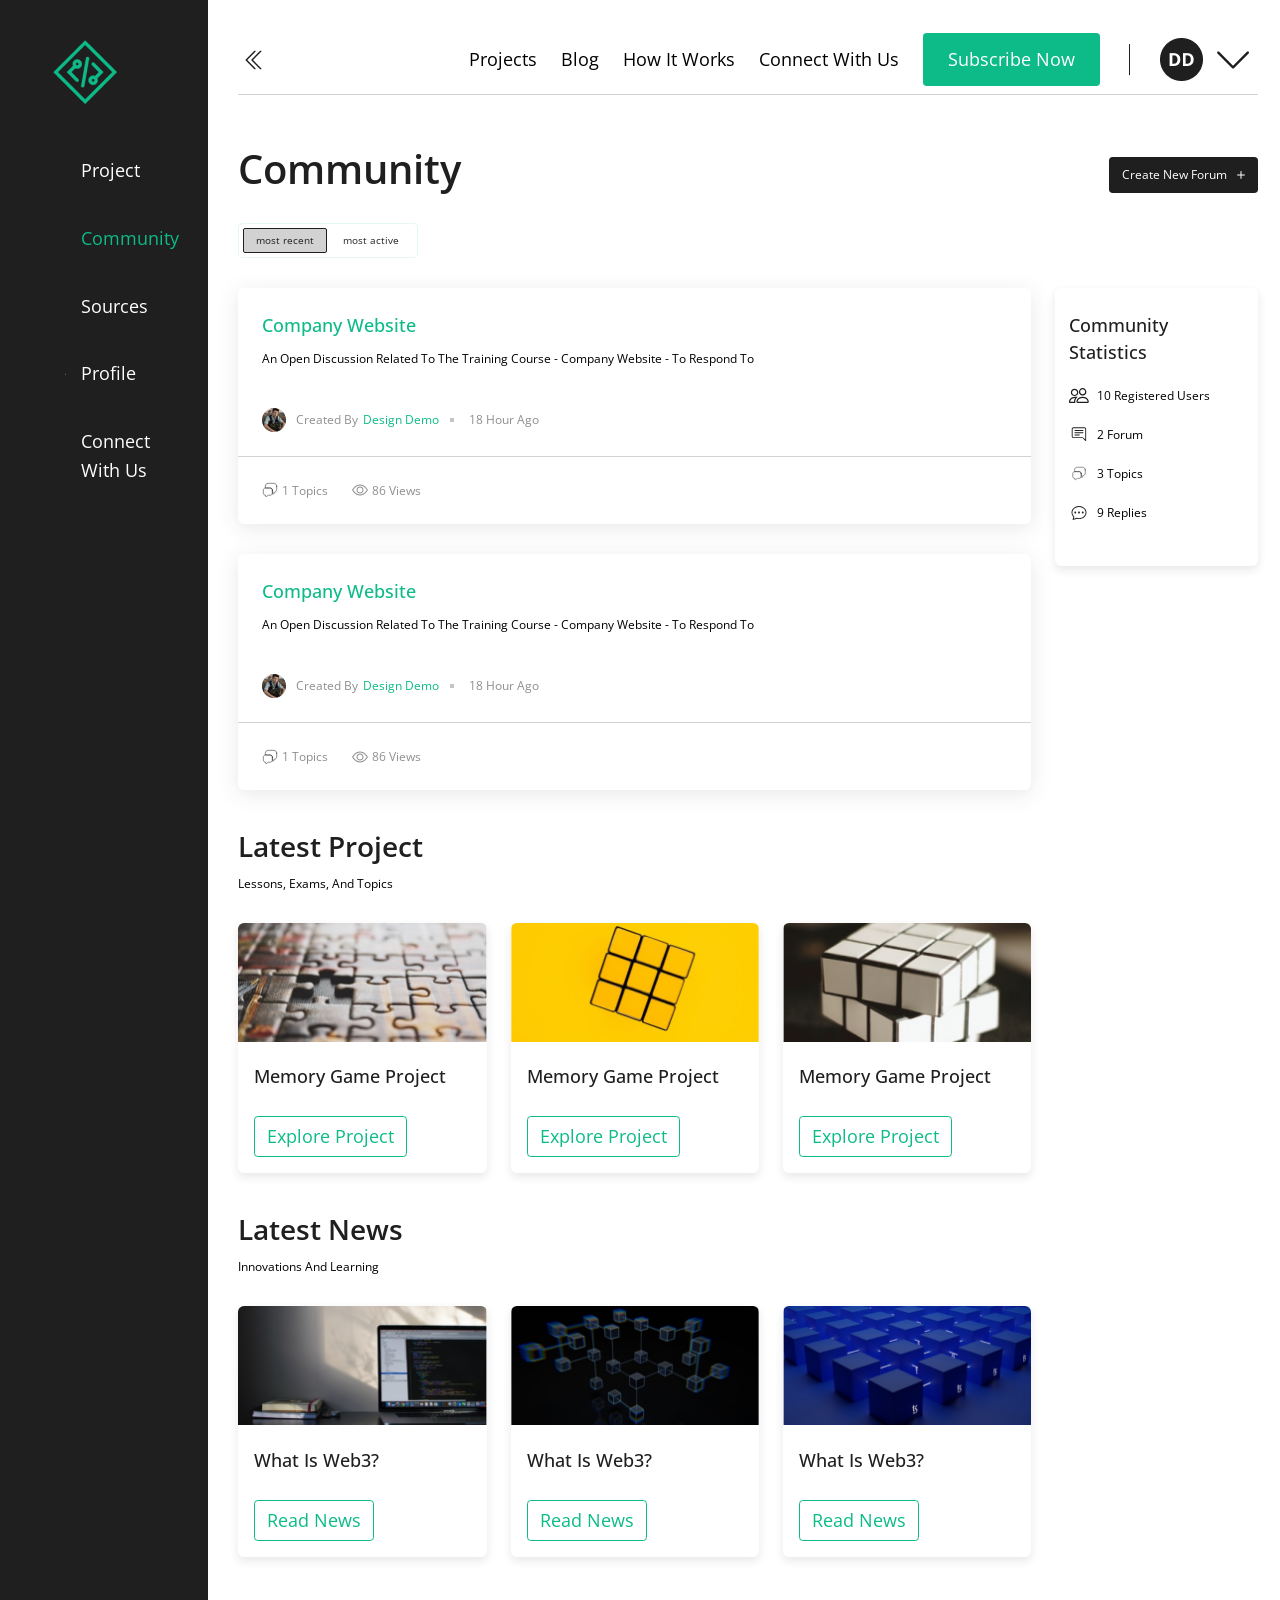
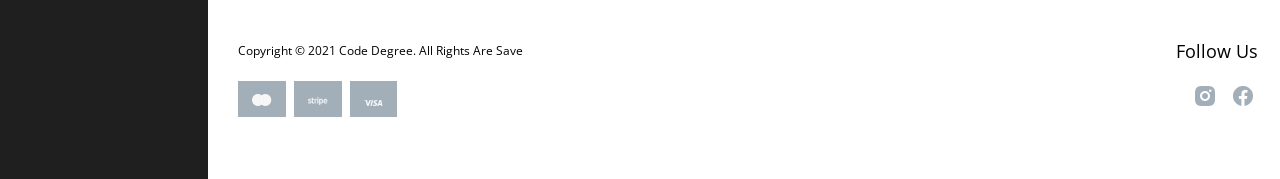
==== src/index.html @ 1b1b6626 "first commit" ====
<!DOCTYPE html>
<html lang="en">
	<head>
		<meta charset="UTF-8" />
		<meta http-equiv="X-UA-Compatible" content="IE=edge" />
		<meta name="viewport" content="width=device-width, initial-scale=1.0" />
		<title>codedegree</title>
		<link
			href="https://fonts.googleapis.com/css2?family=Open+Sans:wght@300;400;500;600;700;800&display=swap"
			rel="stylesheet"
		/>

		<link
			href="https://cdn.jsdelivr.net/npm/bootstrap@5.1.3/dist/css/bootstrap.min.css"
			rel="stylesheet"
			integrity="sha384-1BmE4kWBq78iYhFldvKuhfTAU6auU8tT94WrHftjDbrCEXSU1oBoqyl2QvZ6jIW3"
			crossorigin="anonymous"
		/>
		<link rel="stylesheet" href="css/style.css" />
	</head>
	<body class="community">
		<main class="main">
			<div class="row">
				<div class="col-2 sidebar">
					<div class="sidebar__logo mb-4">
						<img src="img/logo.png" alt="logo" />
					</div>
					<ul class="sidebar__list d-flex flex-column justify-content-start">
						<li class="sidebar__item">
							<a href="#" class="sidebar__link">
								<svg class="icon">
									<use xlink:href="img/icons.svg#icon-project"></use>
								</svg>
								<span>project</span>
							</a>
						</li>
						<li class="sidebar__item">
							<a href="#" class="sidebar__link active">
								<svg class="icon">
									<use xlink:href="img/icons.svg#icon-community"></use>
								</svg>
								<span>community</span>
							</a>
						</li>
						<li class="sidebar__item">
							<a href="#" class="sidebar__link">
								<svg class="icon">
									<use xlink:href="img/icons.svg#icon-sources"></use>
								</svg>
								<span>sources</span>
							</a>
						</li>
						<li class="sidebar__item">
							<a href="#" class="sidebar__link">
								<svg class="icon">
									<use xlink:href="img/icons.svg#icon-profile"></use>
								</svg>
								<span>profile</span>
							</a>
						</li>
						<li class="sidebar__item">
							<a href="#" class="sidebar__link">
								<svg class="icon">
									<use xlink:href="img/icons.svg#icon-connect"></use>
								</svg>
								<span>Connect with us</span>
							</a>
						</li>
					</ul>
				</div>
				<div class="col display">
					<nav class="nav d-flex align-items-center mb-5">
						<button class="menu mr-auto">
							<svg class="icon icon-chevron-double">
								<use xlink:href="img/icons.svg#icon-chevron-double"></use>
							</svg>
						</button>

						<ul class="nav__list d-flex align-items-center pr-3">
							<li class="nav__item">
								<a href="#" class="nav__link">projects</a>
							</li>
							<li class="nav__item">
								<a href="#" class="nav__link">blog</a>
							</li>
							<li class="nav__item">
								<a href="#" class="nav__link">How it works</a>
							</li>
							<li class="nav__item">
								<a href="#" class="nav__link">Connect with us</a>
							</li>
							<li class="nav__item">
								<a href="#" class="nav__link btn btn-subscribe">subscribe now</a>
							</li>
						</ul>

						<div class="profile d-flex align-items-center pl-3">
							<button class="profile__photo">
								<img src="img/profile-photo.png" alt="profile" />
							</button>

							<button class="btn btn-down-arrow">
								<svg class="icon"><use xlink:href="img/icons.svg#icon-chevron-down"></use></svg>
							</button>
						</div>
					</nav>

					<div class="display__content">
						<div class="heading mb-3 d-flex align-items-end justify-content-between">
							<h1 class="heading">Community</h1>
							<button class="btn btn-create-form d-flex align-items-center">
								<p class="text">Create New Forum</p>
								<svg class="icon icon-plus"><use xlink:href="img/icons.svg#icon-plus"></use></svg>
							</button>
						</div>

						<div class="display__btns mb-3 d-flex align-items-center">
							<button class="btn active">most recent</button>
							<button class="btn">most active</button>
						</div>

						<div class="content-wrapper d-flex align-items-start">
							<div class="main-content">
								<!-- forum content -->
								<div class="forum-wrapper mb-3">
									<div class="forum">
										<h3 class="heading primary-color mb-1">Company website</h3>
										<p class="text mb-4">
											An open discussion related to the training course - company website - to
											respond to
										</p>
										<div class="user-details d-flex align-items-center">
											<figure class="user-photo mr-1">
												<img src="img/forum-user.png" alt="user" />
											</figure>
											<p class="text">created by</p>
											<div class="user-name">design demo</div>
											<div class="message-time">18 hour ago</div>
										</div>
									</div>
									<div class="content-footer d-flex align-items-center">
										<div class="topics d-flex align-items-center">
											<img src="img/message-icon.svg" alt="message" />
											<span>1 Topics</span>
										</div>
										<div class="views d-flex align-items-center">
											<img src="img/eye-icon.svg" alt="eye" />
											<span>86 views</span>
										</div>
									</div>
								</div>
								<div class="forum-wrapper">
									<div class="forum">
										<h3 class="heading primary-color mb-1">Company website</h3>
										<p class="text mb-4">
											An open discussion related to the training course - company website - to
											respond to
										</p>
										<div class="user-details d-flex align-items-center">
											<figure class="user-photo mr-1">
												<img src="img/forum-user.png" alt="user" />
											</figure>
											<p class="text">created by</p>
											<div class="user-name">design demo</div>
											<div class="message-time">18 hour ago</div>
										</div>
									</div>
									<div class="content-footer d-flex align-items-center">
										<div class="topics d-flex align-items-center">
											<img src="img/message-icon.svg" alt="message" />
											<span>1 Topics</span>
										</div>
										<div class="views d-flex align-items-center">
											<img src="img/eye-icon.svg" alt="eye" />
											<span>86 views</span>
										</div>
									</div>
								</div>

								<!-- projects -->
								<div class="project mb-4 mt-4">
									<h2 class="heading mb-1">Latest Project</h2>
									<p class="text mb-3">Lessons, exams, and topics</p>

									<div class="project__list">
										<div class="project__item">
											<figure class="project__img">
												<img src="img/project-img-1.png" alt="project 1" />
											</figure>
											<div class="project__details">
												<h3 class="heading">Memory game project</h3>
												<a href="#" class="btn btn-project">Explore Project</a>
											</div>
										</div>
										<div class="project__item">
											<figure class="project__img">
												<img src="img/project-img-2.png" alt="project 2" />
											</figure>
											<div class="project__details">
												<h3 class="heading">Memory game project</h3>
												<a href="#" class="btn btn-project">Explore Project</a>
											</div>
										</div>
										<div class="project__item">
											<figure class="project__img">
												<img src="img/project-img-3.png" alt="project 3" />
											</figure>
											<div class="project__details">
												<h3 class="heading">Memory game project</h3>
												<a href="#" class="btn btn-project">Explore Project</a>
											</div>
										</div>
									</div>
								</div>
								<!-- news -->
								<div class="news mb-4">
									<h2 class="heading mb-1">Latest news</h2>
									<p class="text mb-3">innovations and learning</p>

									<div class="news__list">
										<div class="news__item">
											<figure class="news__img">
												<img src="img/news-img-1.png" alt="news 1" />
											</figure>
											<div class="news__details">
												<h3 class="heading">What is web3?</h3>
												<a href="#" class="btn btn-news">Read News</a>
											</div>
										</div>
										<div class="news__item">
											<figure class="news__img">
												<img src="img/news-img-2.png" alt="news 2" />
											</figure>
											<div class="news__details">
												<h3 class="heading">What is web3?</h3>
												<a href="#" class="btn btn-news">Read News</a>
											</div>
										</div>
										<div class="news__item">
											<figure class="news__img">
												<img src="img/news-img-3.png" alt="news 3" />
											</figure>
											<div class="news__details">
												<h3 class="heading">What is web3?</h3>
												<a href="#" class="btn btn-news">Read News</a>
											</div>
										</div>
									</div>
								</div>
							</div>
							<div class="widget">
								<div class="community">
									<h3 class="heading mb-2">Community Statistics</h3>
									<div class="community__item d-flex align-items-center mb-2">
										<svg class="icon icon-user">
											<use xlink:href="img/icons.svg#icon-user"></use>
										</svg>
										<p class="text">10 registered users</p>
									</div>
									<div class="community__item d-flex align-items-center mb-2">
										<svg class="icon icon-user">
											<use xlink:href="img/icons.svg#icon-community"></use>
										</svg>
										<p class="text">2 Forum</p>
									</div>
									<div class="community__item d-flex align-items-center mb-2">
										<!-- <svg class="icon icon-user">
											<use xlink:href="img/icons.svg#icon-message-3"></use>
										</svg> -->
										<img src="img/message-icon.svg" alt="" />
										<p class="text">3 Topics</p>
									</div>
									<div class="community__item d-flex align-items-center mb-2">
										<svg class="icon icon-user">
											<use xlink:href="img/icons.svg#icon-message-2"></use>
										</svg>
										<p class="text">9 Replies</p>
									</div>
								</div>
							</div>
						</div>

						<footer class="footer">
							<div class="copyright mb-2 d-flex justify-content-between align-items-center">
								<p class="text">Copyright &copy; 2021 Code Degree. all rights are save</p>
								<a href="#" class="btn-follow">follow us</a>
							</div>
							<div class="cards d-flex justify-content-between align-items-center">
								<ul class="cards__list d-flex align-items-center">
									<li class="cards__item">
										<a href="#" class="cards__link">
											<img src="img/card-1.png" alt="master card" />
										</a>
									</li>
									<li class="cards__item">
										<a href="#" class="cards__link">
											<img src="img/card-2.png" alt="stripe card" />
										</a>
									</li>
									<li class="cards__item">
										<a href="#" class="cards__link">
											<img src="img/card-3.png" alt="visa card" />
										</a>
									</li>
								</ul>

								<ul class="cards__list social d-flex align-items-center">
									<li class="cards__item">
										<a href="#" class="cards__link">
											<img src="img/social-1.png" alt="master card" />
										</a>
									</li>
									<li class="cards__item">
										<a href="#" class="cards__link">
											<img src="img/social-2.png" alt="stripe card" />
										</a>
									</li>
								</ul>
							</div>
						</footer>
					</div>
				</div>
			</div>
		</main>

		<script
			src="https://cdn.jsdelivr.net/npm/bootstrap@5.1.3/dist/js/bootstrap.bundle.min.js"
			integrity="sha384-ka7Sk0Gln4gmtz2MlQnikT1wXgYsOg+OMhuP+IlRH9sENBO0LRn5q+8nbTov4+1p"
			crossorigin="anonymous"
		></script>
		<script src="js/main.js"></script>
	</body>
</html>
---- src/css/style.css ----
*,
*::after,
*::before {
  margin: 0;
  padding: 0;
  box-sizing: border-box;
  list-style: none;
  text-decoration: none;
  outline: none;
  text-transform: capitalize;
}

html {
  font-size: 62.5%;
  scroll-behavior: smooth;
  overflow-x: hidden;
}
@media only screen and (max-width: 62em) {
  html {
    font-size: 55%;
  }
}
@media only screen and (max-width: 35.9375em) {
  html {
    font-size: 50%;
  }
}

body {
  font-family: "Open Sans", sans-serif;
  font-size: 1.2rem;
  line-height: 1.6;
  color: #1f1f1f;
  overflow-x: hidden;
  background-color: #fafafa;
}

.main {
  background-color: #fff;
}

.custom-container {
  max-width: 120rem;
  margin: 0 auto;
}
@media only screen and (max-width: 75em) {
  .custom-container {
    padding: 0 2rem;
  }
}

h1.heading {
  font-weight: 600;
  font-size: 4rem;
  line-height: 120%;
  color: #1f1f1f;
}
@media only screen and (max-width: 62em) {
  h1.heading {
    font-size: 4.5rem;
  }
}
@media only screen and (max-width: 30em) {
  h1.heading {
    font-size: 3.5rem;
  }
}

h2.heading {
  font-weight: 600;
  font-size: 2.8rem;
  line-height: 120%;
}

h3.heading {
  font-size: 18px;
  line-height: 150%;
  color: #0cbb87;
}

h4.heading {
  font-size: 2.8rem;
  font-family: "Open Sans", sans-serif;
  font-weight: 800;
  color: #fff;
  line-height: 4.2rem;
}

.text {
  font-size: 1.2rem;
  color: #000;
  font-weight: 400;
  font-family: "Open Sans", sans-serif;
  text-transform: capitalize;
}

a:link,
a:visited {
  font-size: 1.8rem;
  font-weight: 400;
  text-decoration: none;
  color: #000;
}

.bold {
  font-weight: 700;
}

.center {
  text-align: center;
}

.uppercase {
  text-transform: uppercase;
}

.capitalize {
  text-transform: capitalize;
}

.icon {
  height: 3rem;
  width: 3rem;
  fill: #1f1f1f;
}

.white {
  color: #fff !important;
}

.black {
  color: #000 !important;
}

.primary-color {
  color: #0cbb87 !important;
}

.secondary-color {
  color: #1f1f1f !important;
}

html,
body,
div,
span,
applet,
object,
iframe,
h1,
h2,
h3,
h4,
h5,
h6,
p,
blockquote,
pre,
a,
abbr,
acronym,
address,
big,
cite,
code,
del,
dfn,
em,
img,
ins,
kbd,
q,
s,
samp,
small,
strike,
strong,
sub,
sup,
tt,
var,
b,
u,
i,
center,
dl,
dt,
dd,
ol,
ul,
li,
fieldset,
form,
label,
legend,
table,
caption,
tbody,
tfoot,
thead,
tr,
th,
td,
article,
aside,
canvas,
details,
embed,
figure,
figcaption,
footer,
header,
hgroup,
menu,
nav,
output,
ruby,
section,
summary,
time,
mark,
audio,
video {
  margin: 0;
  padding: 0;
  border: 0;
  vertical-align: baseline;
}

article,
aside,
details,
figcaption,
figure,
footer,
header,
hgroup,
menu,
nav,
section {
  display: block;
}

ol,
ul {
  list-style: none;
}

blockquote,
q {
  quotes: none;
}

blockquote:before,
blockquote:after,
q:before,
q:after {
  content: "";
  content: none;
}

table {
  border-collapse: collapse;
  border-spacing: 0;
}

a:hover {
  text-decoration: none;
}

.white {
  color: #fff;
}

.laptop-land-show {
  display: none !important;
}
@media only screen and (max-width: 75em) {
  .laptop-land-show {
    display: block !important;
  }
}

@media only screen and (max-width: 75em) {
  .laptop-land-hide {
    display: none;
  }
}

.laptop-port-show {
  display: none;
}
@media only screen and (max-width: 64em) {
  .laptop-port-show {
    display: block;
  }
}

@media only screen and (max-width: 64em) {
  .laptop-port-hide {
    display: none;
  }
}

.tablet-land-show {
  display: none !important;
}
@media only screen and (max-width: 62em) {
  .tablet-land-show {
    display: block !important;
  }
}

@media only screen and (max-width: 62em) {
  .tablet-land-hide {
    display: none !important;
  }
}

.tablet-port-show {
  display: none !important;
}
@media only screen and (max-width: 48em) {
  .tablet-port-show {
    display: block !important;
  }
}

@media only screen and (max-width: 48em) {
  .tablet-port-hide {
    display: none !important;
  }
}

@media only screen and (max-width: 35.9375em) {
  .mbl-land-hide {
    display: none;
  }
}

.mbl-land-show {
  display: none;
}
@media only screen and (max-width: 35.9375em) {
  .mbl-land-show {
    display: block;
  }
}

.hide {
  opacity: 0;
  visibility: hidden;
}

.m--1 {
  margin: 0.5rem !important;
}

.m-1 {
  margin: 1rem !important;
}

.m-2 {
  margin: 2rem !important;
}

.m-3 {
  margin: 3rem !important;
}

.m-3 {
  margin: 3rem !important;
}

.m-4 {
  margin: 4rem !important;
}

.m-5 {
  margin: 5rem !important;
}

.mt-1 {
  margin-top: 1rem !important;
}

.mt-2 {
  margin-top: 2rem !important;
}

.mt-3 {
  margin-top: 3rem !important;
}

.mt-4 {
  margin-top: 4rem !important;
}

.mt-5 {
  margin-top: 5rem !important;
}

.mt-6 {
  margin-top: 6rem !important;
}

.mt-7 {
  margin-top: 7rem !important;
}

.mt-8 {
  margin-top: 8rem !important;
}

.mt-9 {
  margin-top: 9rem !important;
}

.mt-10 {
  margin-top: 10rem !important;
}

.mb-1 {
  margin-bottom: 1rem !important;
}

.mb-2 {
  margin-bottom: 2rem !important;
}

.mb-3 {
  margin-bottom: 3rem !important;
}

.mb-4 {
  margin-bottom: 4rem !important;
}

.mb-5 {
  margin-bottom: 5rem !important;
}

.mb-6 {
  margin-bottom: 6rem !important;
}

.mb-7 {
  margin-bottom: 7rem !important;
}

.mb-8 {
  margin-bottom: 8rem !important;
}

.mb-9 {
  margin-bottom: 9rem !important;
}

.mb-10 {
  margin-bottom: 10rem !important;
}

.mr-1 {
  margin-right: 1rem !important;
}

.mr-2 {
  margin-right: 2rem !important;
}

.mr-3 {
  margin-right: 3rem !important;
}

.mr-4 {
  margin-right: 4rem !important;
}

.mr-5 {
  margin-right: 5rem !important;
}

.mr-6 {
  margin-right: 6rem !important;
}

.mr-7 {
  margin-right: 7rem !important;
}

.mr-8 {
  margin-right: 8rem !important;
}

.mr-9 {
  margin-right: 9rem !important;
}

.mr-10 {
  margin-right: 10rem !important;
}

.mr-auto {
  margin-right: auto;
}

.ml-auto {
  margin-left: auto;
}

.p-1 {
  padding: 1rem !important;
}

.p-2 {
  padding: 2rem !important;
}

.p-3 {
  padding: 3rem !important;
}

.p-4 {
  padding: 4rem !important;
}

.p-5 {
  padding: 5rem !important;
}

.px-1 {
  padding: 0 1rem !important;
}

.px-2 {
  padding: 0 2rem !important;
}

.px-3 {
  padding: 0 3rem !important;
}

.px-4 {
  padding: 0 4rem !important;
}

.px-5 {
  padding: 0 5rem !important;
}

.py-1 {
  padding: 1rem 0 !important;
}

.py-2 {
  padding: 2rem 0 !important;
}

.py-3 {
  padding: 3rem 0 !important;
}

.py-4 {
  padding: 4rem 0 !important;
}

.py-5 {
  padding: 5rem 0 !important;
}

.pt-1 {
  padding-top: 1rem !important;
}

.pt-2 {
  padding-top: 2rem !important;
}

.pt-3 {
  padding-top: 3rem !important;
}

.pt-4 {
  padding-top: 4rem !important;
}

.pt-5 {
  padding-top: 5rem !important;
}

.pt-6 {
  padding-top: 6rem !important;
}

.pt-7 {
  padding-top: 7rem !important;
}

.pt-8 {
  padding-top: 8rem !important;
}

.pt-9 {
  padding-top: 9rem !important;
}

.pt-10 {
  padding-top: 10rem !important;
}

.pb-1 {
  padding-bottom: 1rem !important;
}

.pb-2 {
  padding-bottom: 2rem !important;
}

.pb-3 {
  padding-bottom: 3rem !important;
}

.pb-4 {
  padding-bottom: 4rem !important;
}

.pb-5 {
  padding-bottom: 5rem !important;
}

.pb-6 {
  padding-bottom: 6rem !important;
}

.pb-7 {
  padding-bottom: 7rem !important;
}

.pb-8 {
  padding-bottom: 8rem !important;
}

.pb-9 {
  padding-bottom: 9rem !important;
}

.pb-10 {
  padding-bottom: 10rem !important;
}

.pr-1 {
  padding-right: 1rem !important;
}

.pr-2 {
  padding-right: 2rem !important;
}

.pr-3 {
  padding-right: 3rem !important;
}

.pr-4 {
  padding-right: 4rem !important;
}

.pr-5 {
  padding-right: 5rem !important;
}

.pr-6 {
  padding-right: 6rem !important;
}

.pr-7 {
  padding-right: 7rem !important;
}

.pr-8 {
  padding-right: 8rem !important;
}

.pr-9 {
  padding-right: 9rem !important;
}

.pr-10 {
  padding-right: 10rem !important;
}

.pl-1 {
  padding-left: 1rem !important;
}

.pl-2 {
  padding-left: 2rem !important;
}

.pl-3 {
  padding-left: 3rem !important;
}

.pl-4 {
  padding-left: 4rem !important;
}

.pl-5 {
  padding-left: 5rem !important;
}

.pl-6 {
  padding-left: 6rem !important;
}

.pl-7 {
  padding-left: 7rem !important;
}

.pl-8 {
  padding-left: 8rem !important;
}

.pl-9 {
  padding-left: 9rem !important;
}

.pl-10 {
  padding-left: 10rem !important;
}

.ch-1 {
  max-width: 1ch;
}

.ch-2 {
  max-width: 2ch;
}

.ch-3 {
  max-width: 3ch;
}

.ch-4 {
  max-width: 4ch;
}

.ch-5 {
  max-width: 5ch;
}

.ch-6 {
  max-width: 6ch;
}

.ch-7 {
  max-width: 7ch;
}

.ch-8 {
  max-width: 8ch;
}

.ch-9 {
  max-width: 9ch;
}

.ch-10 {
  max-width: 10ch;
}

.ch-11 {
  max-width: 11ch;
}

.ch-12 {
  max-width: 12ch;
}

.ch-13 {
  max-width: 13ch;
}

.ch-14 {
  max-width: 14ch;
}

.ch-15 {
  max-width: 15ch;
}

.ch-16 {
  max-width: 16ch;
}

.ch-17 {
  max-width: 17ch;
}

.ch-18 {
  max-width: 18ch;
}

.ch-19 {
  max-width: 19ch;
}

.ch-20 {
  max-width: 20ch;
}

.ch-21 {
  max-width: 21ch;
}

.ch-22 {
  max-width: 22ch;
}

.ch-23 {
  max-width: 23ch;
}

.ch-24 {
  max-width: 24ch;
}

.ch-25 {
  max-width: 25ch;
}

.ch-26 {
  max-width: 26ch;
}

.ch-27 {
  max-width: 27ch;
}

.ch-28 {
  max-width: 28ch;
}

.ch-29 {
  max-width: 29ch;
}

.ch-30 {
  max-width: 30ch;
}

.ch-31 {
  max-width: 31ch;
}

.ch-32 {
  max-width: 32ch;
}

.ch-33 {
  max-width: 33ch;
}

.ch-34 {
  max-width: 34ch;
}

.ch-35 {
  max-width: 35ch;
}

.ch-36 {
  max-width: 36ch;
}

.ch-37 {
  max-width: 37ch;
}

.ch-38 {
  max-width: 38ch;
}

.ch-39 {
  max-width: 39ch;
}

.ch-40 {
  max-width: 40ch;
}

.ch-41 {
  max-width: 41ch;
}

.ch-42 {
  max-width: 42ch;
}

.ch-43 {
  max-width: 43ch;
}

.ch-44 {
  max-width: 44ch;
}

.ch-45 {
  max-width: 45ch;
}

.ch-46 {
  max-width: 46ch;
}

.ch-47 {
  max-width: 47ch;
}

.ch-48 {
  max-width: 48ch;
}

.ch-49 {
  max-width: 49ch;
}

.ch-50 {
  max-width: 50ch;
}

.ch-51 {
  max-width: 51ch;
}

.ch-52 {
  max-width: 52ch;
}

.ch-53 {
  max-width: 53ch;
}

.ch-54 {
  max-width: 54ch;
}

.ch-55 {
  max-width: 55ch;
}

.ch-56 {
  max-width: 56ch;
}

.ch-57 {
  max-width: 57ch;
}

.ch-58 {
  max-width: 58ch;
}

.ch-59 {
  max-width: 59ch;
}

.ch-60 {
  max-width: 60ch;
}

.ch-61 {
  max-width: 61ch;
}

.ch-62 {
  max-width: 62ch;
}

.ch-63 {
  max-width: 63ch;
}

.ch-64 {
  max-width: 64ch;
}

.ch-65 {
  max-width: 65ch;
}

.ch-66 {
  max-width: 66ch;
}

.ch-67 {
  max-width: 67ch;
}

.ch-68 {
  max-width: 68ch;
}

.ch-69 {
  max-width: 69ch;
}

.ch-70 {
  max-width: 70ch;
}

.ch-71 {
  max-width: 71ch;
}

.ch-72 {
  max-width: 72ch;
}

.ch-73 {
  max-width: 73ch;
}

.ch-74 {
  max-width: 74ch;
}

.ch-75 {
  max-width: 75ch;
}

.ch-76 {
  max-width: 76ch;
}

.ch-77 {
  max-width: 77ch;
}

.ch-78 {
  max-width: 78ch;
}

.ch-79 {
  max-width: 79ch;
}

.ch-80 {
  max-width: 80ch;
}

.ch-81 {
  max-width: 81ch;
}

.ch-82 {
  max-width: 82ch;
}

.ch-83 {
  max-width: 83ch;
}

.ch-84 {
  max-width: 84ch;
}

.ch-85 {
  max-width: 85ch;
}

.ch-86 {
  max-width: 86ch;
}

.ch-87 {
  max-width: 87ch;
}

.ch-88 {
  max-width: 88ch;
}

.ch-89 {
  max-width: 89ch;
}

.ch-90 {
  max-width: 90ch;
}

.ch-91 {
  max-width: 91ch;
}

.ch-92 {
  max-width: 92ch;
}

.ch-93 {
  max-width: 93ch;
}

.ch-94 {
  max-width: 94ch;
}

.ch-95 {
  max-width: 95ch;
}

.ch-96 {
  max-width: 96ch;
}

.ch-97 {
  max-width: 97ch;
}

.ch-98 {
  max-width: 98ch;
}

.ch-99 {
  max-width: 99ch;
}

.ch-100 {
  max-width: 100ch;
}

button {
  border: none;
  outline: none;
  cursor: pointer;
}

.nav {
  padding: 0.8rem 0.5rem;
  border-bottom: 1px solid rgba(31, 31, 31, 0.2);
}
.nav .menu {
  height: 2.4rem;
  width: 2.4rem;
  background-color: transparent;
}
.nav .menu .icon {
  height: 100%;
  width: 100%;
}
.nav__list {
  gap: 2.4rem;
  position: relative;
}
.nav__list::after {
  content: "";
  display: block;
  height: 60%;
  width: 1px;
  background-color: #1f1f1f;
  position: absolute;
  top: 50%;
  right: 0;
  transform: translateY(-50%);
}
.nav .btn-subscribe {
  background-color: #0cbb87;
  padding: 1.2rem 2.4rem;
  color: #fff;
}
.nav .profile {
  gap: 1rem;
  align-items: center;
}
.nav .profile__photo {
  height: 4.3rem;
  width: 4.3rem;
  border-radius: 50%;
  background-color: transparent;
}
.nav .btn-down-arrow {
  height: 2rem;
  width: 4rem;
  background-color: transparent;
  padding: 0;
}
.nav .btn-down-arrow .icon {
  height: 100%;
  width: 100%;
}

.sidebar {
  background-color: #1f1f1f;
  color: #fff;
  padding: 4rem 6rem;
  min-height: 100vh;
}
.sidebar__logo {
  height: 6.4rem;
  width: 6.4rem;
}
.sidebar__logo img {
  height: 100%;
  width: 100%;
}
.sidebar__list {
  gap: 1.5rem;
}
.sidebar__link {
  display: flex;
  align-items: center;
  gap: 1.6rem;
  padding: 1.2rem;
}
.sidebar__link .icon {
  height: 2rem;
  width: 2rem;
  fill: #fff;
  transition: all 0.3s;
}
.sidebar__link span {
  color: #fff;
  transition: all 0.3s;
}
.sidebar__link:hover .icon {
  fill: #0cbb87;
}
.sidebar__link:hover span {
  color: #0cbb87;
}
.sidebar .active .icon {
  fill: #0cbb87;
}
.sidebar .active span {
  color: #0cbb87;
}

.footer {
  padding: 4rem 0;
}
.footer .cards__list {
  gap: 0.8rem;
}
.footer .cards__link {
  background-color: #a2aeb8;
  padding: 0.6rem 1.4rem;
}
.footer .social .cards__link {
  background-color: transparent;
  padding: 0.5rem;
}
.display {
  padding: 2.5rem 3rem;
}
.display__content .btn-create-form {
  padding: 0.8rem 1.2rem;
  background-color: #1f1f1f;
  gap: 1rem;
}
.display__content .btn-create-form .text {
  color: #fff;
}
.display__content .btn-create-form .icon {
  height: 0.8rem;
  width: 0.8rem;
  fill: #fff;
}
.display__btns {
  background-color: #fff;
  border: 1px solid rgba(12, 187, 134, 0.1);
  border-radius: 0.5rem;
  padding: 0.4rem;
  width: 18rem;
  gap: 0.2rem;
}
.display__btns .btn {
  width: 100%;
  background-color: #fff;
  border-radius: 0.2rem;
  transition: all 0.3s;
}
.display__btns .btn:hover {
  background-color: rgba(31, 31, 31, 0.2);
}
.display__btns .active {
  background-color: rgba(31, 31, 31, 0.2);
}
.display .content-wrapper {
  gap: 2.4rem;
}
.display .main-content {
  width: 100%;
}
.display .main-content .forum-wrapper {
  background-color: #fff;
  filter: drop-shadow(0px 4px 10px rgba(31, 31, 31, 0.1));
  border-radius: 6px;
}
.display .main-content .forum {
  padding: 2.4rem;
  border-bottom: 1px solid rgba(31, 31, 31, 0.2);
}
.display .main-content .user-details .user-photo {
  height: 2.4rem;
  width: 2.4rem;
}
.display .main-content .user-details .user-photo img {
  height: 100%;
  width: 100%;
}
.display .main-content .user-details .text {
  margin-right: 0.5rem;
  color: rgba(31, 31, 31, 0.5);
}
.display .main-content .user-details .user-name {
  color: #0cbb87;
  padding-right: 1.5rem;
  position: relative;
}
.display .main-content .user-details .user-name::after {
  height: 0.4rem;
  width: 0.4rem;
  content: "";
  display: block;
  background-color: #c4c4c4;
  position: absolute;
  top: 50%;
  right: 0;
  transform: translateY(-50%);
}
.display .main-content .user-details .message-time {
  padding-left: 1.5rem;
  color: rgba(31, 31, 31, 0.5);
}
.display .main-content .content-footer {
  padding: 2.4rem;
  gap: 2.4rem;
}
.display .main-content .content-footer .topics,
.display .main-content .content-footer .views {
  gap: 0.4rem;
}
.display .main-content .content-footer .topics .img,
.display .main-content .content-footer .views .img {
  height: 1.6rem;
  width: 1.6rem;
}
.display .main-content .content-footer .topics span,
.display .main-content .content-footer .views span {
  color: rgba(31, 31, 31, 0.5);
}
.display .main-content .project__list,
.display .main-content .news__list {
  display: grid;
  grid-template-columns: repeat(3, 1fr);
  gap: 2.4rem;
}
.display .main-content .project__item,
.display .main-content .news__item {
  width: 100%;
  background-color: #fff;
  box-shadow: 0px 4px 10px rgba(31, 31, 31, 0.1);
  border-radius: 0.6rem;
}
.display .main-content .project__img,
.display .main-content .news__img {
  width: 100%;
  height: auto;
  border-radius: 0.6rem 0.6rem 0 0;
}
.display .main-content .project__img img,
.display .main-content .news__img img {
  height: 100%;
  width: 100%;
  border-radius: 0.6rem 0.6rem 0 0;
}
.display .main-content .project__details,
.display .main-content .news__details {
  padding: 1.6rem;
}
.display .main-content .project__details h3,
.display .main-content .news__details h3 {
  color: #1f1f1f;
  margin-bottom: 2.6rem;
}
.display .main-content .project__details .btn-project,
.display .main-content .project__details .btn-news,
.display .main-content .news__details .btn-project,
.display .main-content .news__details .btn-news {
  border: 1px solid #0cbb87;
  color: #0cbb87;
  padding: 6px 12px;
  transition: all 0.5s;
}
.display .main-content .project__details .btn-project:hover,
.display .main-content .project__details .btn-news:hover,
.display .main-content .news__details .btn-project:hover,
.display .main-content .news__details .btn-news:hover {
  background-color: #0cbb87;
  color: #fff;
}

.widget {
  width: 26rem;
}
.widget .community {
  padding: 2.4rem 1.4rem;
  background: #ffffff;
  box-shadow: 0px 4px 10px rgba(31, 31, 31, 0.1);
  border-radius: 6px;
}
.widget .community h3 {
  color: #1f1f1f;
}
.widget .community__item {
  gap: 0.8rem;
}
.widget .community__item .icon,
.widget .community__item img {
  width: 2rem;
  height: 1.5rem;
}

/*# sourceMappingURL=style.css.map */
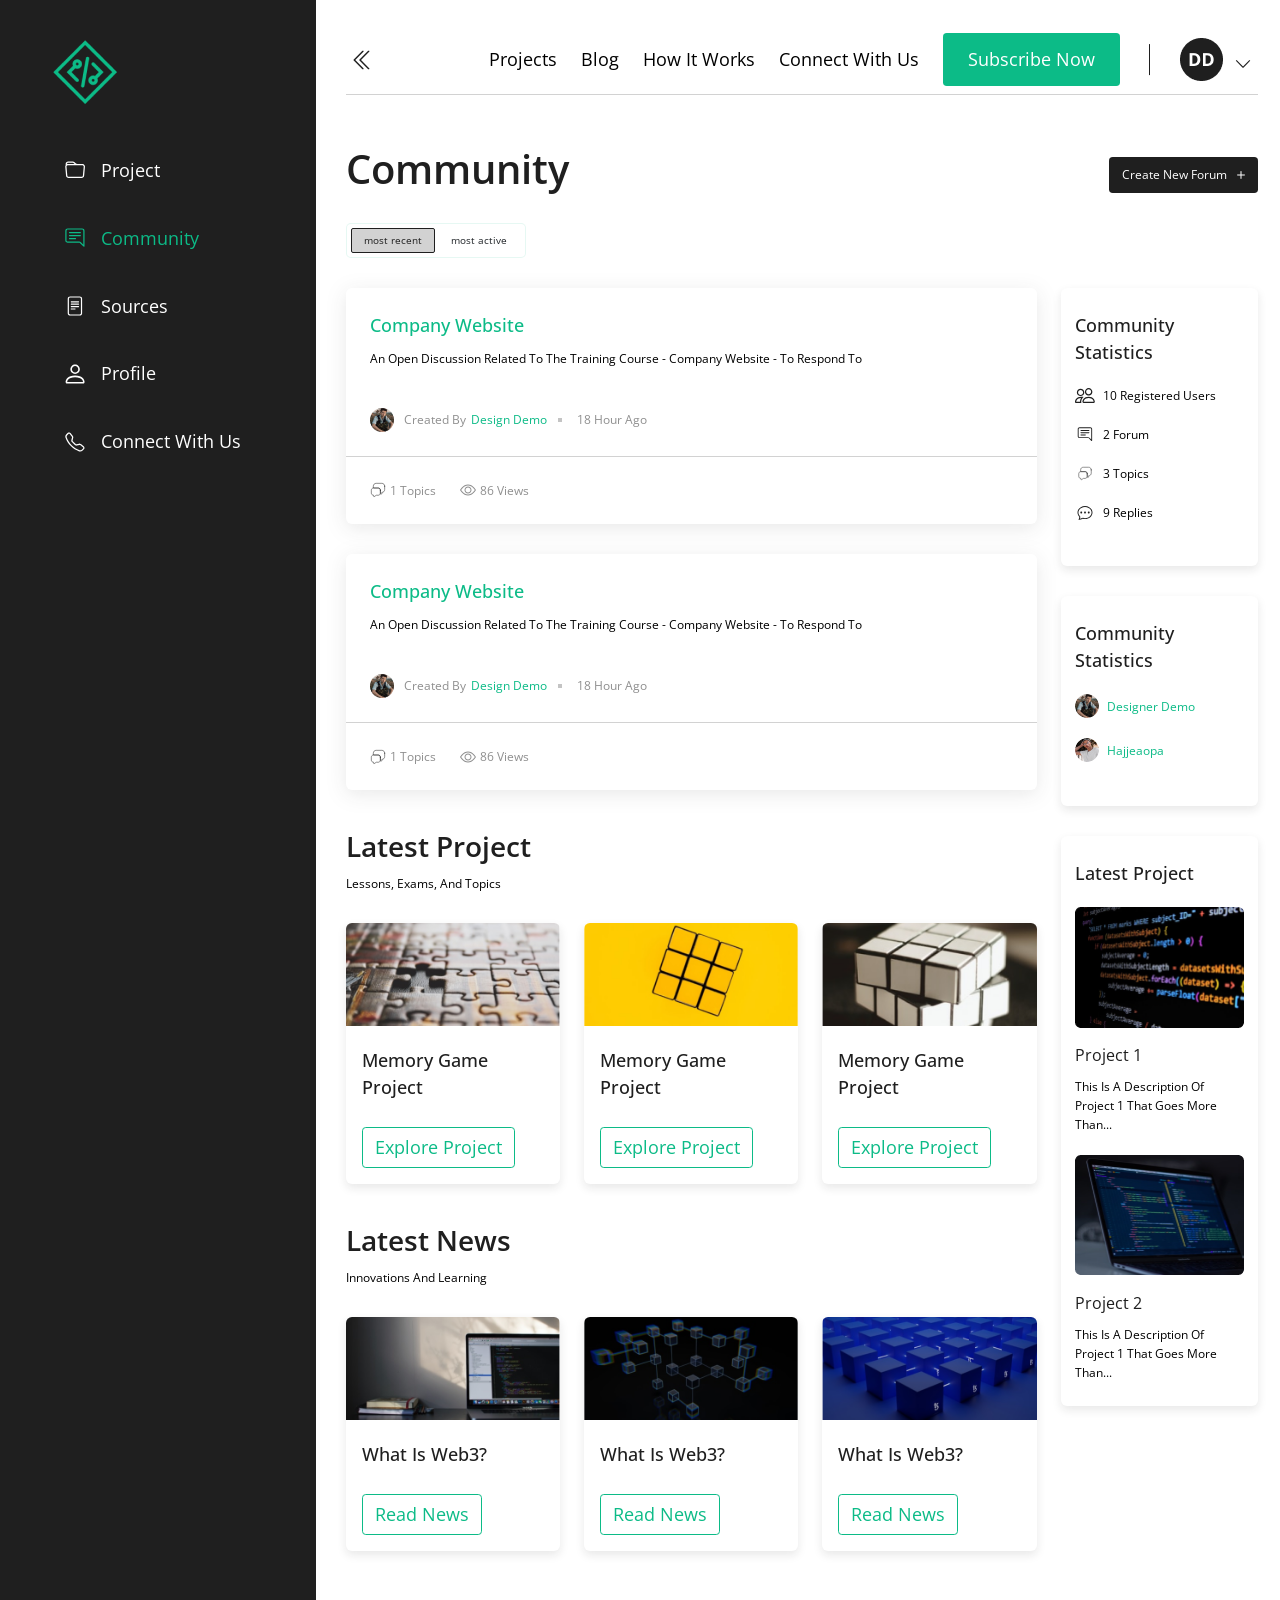
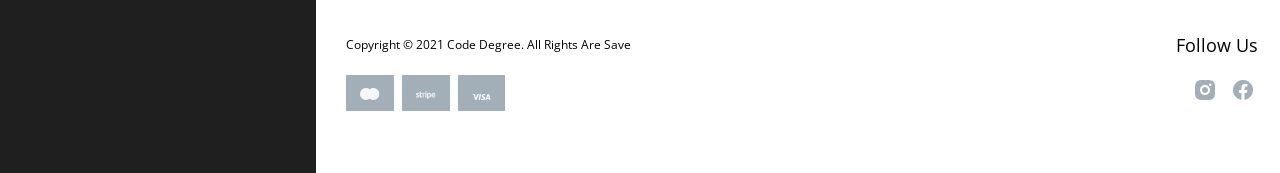
==== commit b10fccf8: "update" ====
--- a/src/index.html
+++ b/src/index.html
@@ -21,7 +21,7 @@
 	<body class="community">
 		<main class="main">
 			<div class="row">
-				<div class="col-2 sidebar">
+				<div class="col-3 sidebar">
 					<div class="sidebar__logo mb-4">
 						<img src="img/logo.png" alt="logo" />
 					</div>
@@ -68,7 +68,7 @@
 						</li>
 					</ul>
 				</div>
-				<div class="col display">
+				<div class="col-9 display">
 					<nav class="nav d-flex align-items-center mb-5">
 						<button class="menu mr-auto">
 							<svg class="icon icon-chevron-double">
@@ -249,7 +249,7 @@
 								</div>
 							</div>
 							<div class="widget">
-								<div class="community">
+								<div class="community mb-3">
 									<h3 class="heading mb-2">Community Statistics</h3>
 									<div class="community__item d-flex align-items-center mb-2">
 										<svg class="icon icon-user">
@@ -275,6 +275,37 @@
 											<use xlink:href="img/icons.svg#icon-message-2"></use>
 										</svg>
 										<p class="text">9 Replies</p>
+									</div>
+								</div>
+								<div class="active-user mb-3">
+									<h3 class="heading mb-2">Community Statistics</h3>
+									<div class="active-user__item d-flex align-items-center mb-2">
+										<img src="img/active-user-1.png" alt="" />
+										<p class="text primary-color">Designer Demo</p>
+									</div>
+									<div class="active-user__item d-flex align-items-center mb-2">
+										<img src="img/active-user-2.png" alt="" />
+										<p class="text primary-color">Hajjeaopa</p>
+									</div>
+								</div>
+
+								<div class="project">
+									<h3 class="heading mb-2 black">Latest Project</h3>
+									<div class="project__list">
+										<div class="project__item mb-2">
+											<figure class="project__img mb-1">
+												<img src="img/project-img-4.png" alt="project 4" />
+											</figure>
+											<h4 class="heading mb-1 black">Project 1</h4>
+											<p class="text">This is a description of project 1 that goes more than...</p>
+										</div>
+										<div class="project__item">
+											<figure class="project__img mb-1">
+												<img src="img/project-img-5.png" alt="project 4" />
+											</figure>
+											<h4 class="heading mb-1 black">Project 2</h4>
+											<p class="text">This is a description of project 1 that goes more than...</p>
+										</div>
 									</div>
 								</div>
 							</div>
--- a/src/css/style.css
+++ b/src/css/style.css
@@ -15,16 +15,6 @@
   scroll-behavior: smooth;
   overflow-x: hidden;
 }
-@media only screen and (max-width: 62em) {
-  html {
-    font-size: 55%;
-  }
-}
-@media only screen and (max-width: 35.9375em) {
-  html {
-    font-size: 50%;
-  }
-}
 
 body {
   font-family: "Open Sans", sans-serif;
@@ -79,11 +69,11 @@
 }
 
 h4.heading {
-  font-size: 2.8rem;
+  font-size: 1.6rem;
   font-family: "Open Sans", sans-serif;
-  font-weight: 800;
-  color: #fff;
-  line-height: 4.2rem;
+  font-weight: 400;
+  color: #1f1f1f;
+  line-height: 150%;
 }
 
 .text {
@@ -129,7 +119,7 @@
 }
 
 .black {
-  color: #000 !important;
+  color: #1f1f1f !important;
 }
 
 .primary-color {
@@ -1178,8 +1168,8 @@
   background-color: transparent;
 }
 .nav .btn-down-arrow {
-  height: 2rem;
-  width: 4rem;
+  height: 1rem;
+  width: 2rem;
   background-color: transparent;
   padding: 0;
 }
@@ -1402,22 +1392,45 @@
 .widget {
   width: 26rem;
 }
-.widget .community {
+.widget .community,
+.widget .active-user,
+.widget .project {
   padding: 2.4rem 1.4rem;
   background: #ffffff;
   box-shadow: 0px 4px 10px rgba(31, 31, 31, 0.1);
   border-radius: 6px;
 }
-.widget .community h3 {
+.widget .community h3,
+.widget .active-user h3,
+.widget .project h3 {
   color: #1f1f1f;
 }
-.widget .community__item {
+.widget .community__item,
+.widget .active-user__item,
+.widget .project__item {
   gap: 0.8rem;
 }
 .widget .community__item .icon,
-.widget .community__item img {
+.widget .community__item img,
+.widget .active-user__item .icon,
+.widget .active-user__item img,
+.widget .project__item .icon,
+.widget .project__item img {
   width: 2rem;
   height: 1.5rem;
 }
+.widget .active-user__item img {
+  height: 2.4rem;
+  width: 2.4rem;
+  border-radius: 50%;
+}
+.widget .project__img {
+  width: 100%;
+  height: auto;
+}
+.widget .project__img img {
+  height: 100%;
+  width: 100%;
+}
 
 /*# sourceMappingURL=style.css.map */
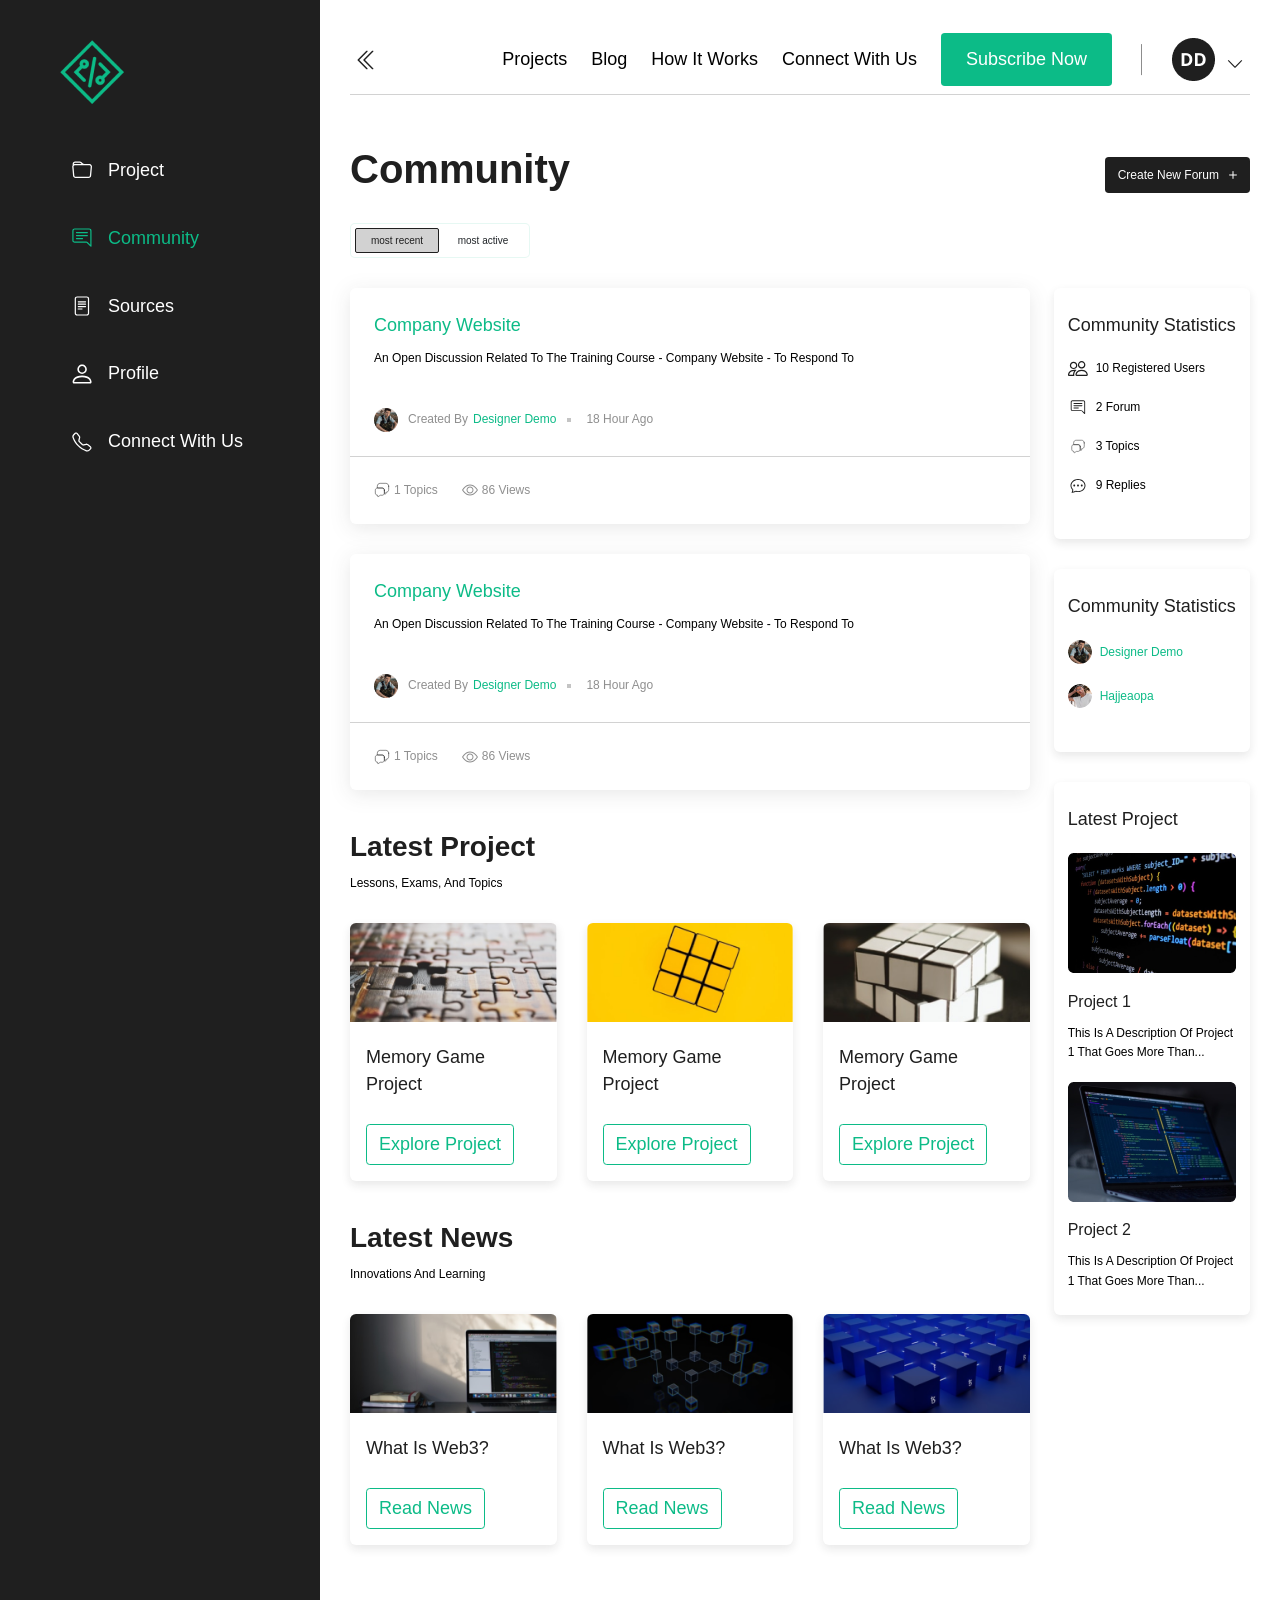
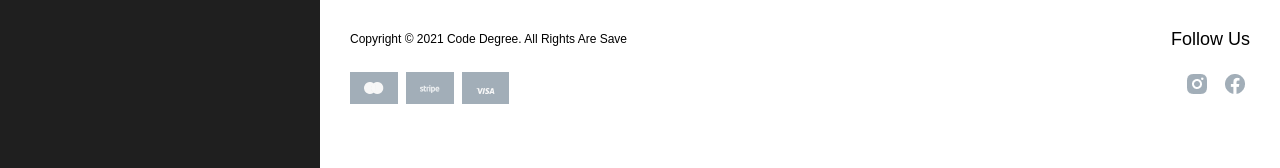
==== commit d4233b6c: "update" ====
--- a/src/index.html
+++ b/src/index.html
@@ -16,12 +16,13 @@
 			integrity="sha384-1BmE4kWBq78iYhFldvKuhfTAU6auU8tT94WrHftjDbrCEXSU1oBoqyl2QvZ6jIW3"
 			crossorigin="anonymous"
 		/>
+		<link rel="shortcut icon" href="./img/logo.png" type="image/x-icon" />
 		<link rel="stylesheet" href="css/style.css" />
 	</head>
 	<body class="community">
 		<main class="main">
-			<div class="row">
-				<div class="col-3 sidebar">
+			<div class="d-flex align-items-stretch">
+				<div class="sidebar tablet-land-hide">
 					<div class="sidebar__logo mb-4">
 						<img src="img/logo.png" alt="logo" />
 					</div>
@@ -68,47 +69,134 @@
 						</li>
 					</ul>
 				</div>
-				<div class="col-9 display">
-					<nav class="nav d-flex align-items-center mb-5">
-						<button class="menu mr-auto">
-							<svg class="icon icon-chevron-double">
-								<use xlink:href="img/icons.svg#icon-chevron-double"></use>
-							</svg>
+
+				<div class="display">
+					<nav class="nav mb-5">
+						<div class="nav-content d-flex align-items-center tablet-land-hide">
+							<button class="menu mr-auto">
+								<svg class="icon icon-chevron-double">
+									<use xlink:href="img/icons.svg#icon-chevron-double"></use>
+								</svg>
+							</button>
+
+							<ul class="nav__list d-flex align-items-center pr-3">
+								<li class="nav__item">
+									<a href="#" class="nav__link">projects</a>
+								</li>
+								<li class="nav__item">
+									<a href="#" class="nav__link">blog</a>
+								</li>
+								<li class="nav__item">
+									<a href="#" class="nav__link">How it works</a>
+								</li>
+								<li class="nav__item">
+									<a href="#" class="nav__link">Connect with us</a>
+								</li>
+								<li class="nav__item">
+									<a href="#" class="nav__link btn btn-subscribe">subscribe now</a>
+								</li>
+							</ul>
+
+							<div class="profile d-flex align-items-center pl-3">
+								<button class="profile__photo">
+									<img src="img/profile-photo.png" alt="profile" />
+								</button>
+
+								<button class="btn btn-down-arrow">
+									<svg class="icon"><use xlink:href="img/icons.svg#icon-chevron-down"></use></svg>
+								</button>
+							</div>
+						</div>
+						<figure class="logo tablet-land-show">
+							<img src="img/logo.png" alt="" />
+						</figure>
+						<button class="mbl-bar tablet-land-show pb-1">
+							<svg class="icon"><use xlink:href="img/icons.svg#icon-bars"></use></svg>
 						</button>
-
-						<ul class="nav__list d-flex align-items-center pr-3">
-							<li class="nav__item">
-								<a href="#" class="nav__link">projects</a>
+					</nav>
+
+					<div class="mbl-sidebar tablet-land-show">
+						<div class="mbl-sidebar-content d-flex align-items-center justify-content-center">
+							<ul class="mbl-sidebar__list d-flex align-items-center flex-column">
+								<li class="mbl-sidebar__item">
+									<a href="#" class="mbl-sidebar__link">projects</a>
+								</li>
+								<li class="mbl-sidebar__item">
+									<a href="#" class="mbl-sidebar__link">blog</a>
+								</li>
+								<li class="mbl-sidebar__item">
+									<a href="#" class="mbl-sidebar__link">How it works</a>
+								</li>
+								<li class="mbl-sidebar__item">
+									<a href="#" class="mbl-sidebar__link">Connect with us</a>
+								</li>
+								<li class="mbl-sidebar__item">
+									<a href="#" class="mbl-sidebar__link btn btn-subscribe">subscribe now</a>
+								</li>
+							</ul>
+						</div>
+						<button class="close-mbl-sidebar pb-1">
+							<svg class="icon"><use xlink:href="img/icons.svg#icon-close"></use></svg>
+						</button>
+					</div>
+
+					<!-- dropdown -->
+					<div class="sidebar dropdown tablet-land-show mb-2">
+						<ul class="sidebar__list d-flex flex-column justify-content-start dropdown__container">
+							<li class="sidebar__item dropdown__btn">
+								<a href="#" class="sidebar__link active">
+									<svg class="icon">
+										<use xlink:href="img/icons.svg#icon-community"></use>
+									</svg>
+									<span>community</span>
+								</a>
+
+								<span class="down-arrow">
+									<svg class="icon"><use xlink:href="img/icons.svg#icon-chevron-down"></use></svg>
+								</span>
 							</li>
-							<li class="nav__item">
-								<a href="#" class="nav__link">blog</a>
-							</li>
-							<li class="nav__item">
-								<a href="#" class="nav__link">How it works</a>
-							</li>
-							<li class="nav__item">
-								<a href="#" class="nav__link">Connect with us</a>
-							</li>
-							<li class="nav__item">
-								<a href="#" class="nav__link btn btn-subscribe">subscribe now</a>
-							</li>
+							<div class="dropdown__content">
+								<li class="sidebar__item">
+									<a href="#" class="sidebar__link">
+										<svg class="icon">
+											<use xlink:href="img/icons.svg#icon-project"></use>
+										</svg>
+										<span>project</span>
+									</a>
+								</li>
+								<li class="sidebar__item">
+									<a href="#" class="sidebar__link">
+										<svg class="icon">
+											<use xlink:href="img/icons.svg#icon-sources"></use>
+										</svg>
+										<span>sources</span>
+									</a>
+								</li>
+								<li class="sidebar__item">
+									<a href="#" class="sidebar__link">
+										<svg class="icon">
+											<use xlink:href="img/icons.svg#icon-profile"></use>
+										</svg>
+										<span>profile</span>
+									</a>
+								</li>
+								<li class="sidebar__item">
+									<a href="#" class="sidebar__link">
+										<svg class="icon">
+											<use xlink:href="img/icons.svg#icon-connect"></use>
+										</svg>
+										<span>Connect with us</span>
+									</a>
+								</li>
+							</div>
 						</ul>
-
-						<div class="profile d-flex align-items-center pl-3">
-							<button class="profile__photo">
-								<img src="img/profile-photo.png" alt="profile" />
-							</button>
-
-							<button class="btn btn-down-arrow">
-								<svg class="icon"><use xlink:href="img/icons.svg#icon-chevron-down"></use></svg>
-							</button>
-						</div>
-					</nav>
+					</div>
+					<!-- dropdown -->
 
 					<div class="display__content">
 						<div class="heading mb-3 d-flex align-items-end justify-content-between">
 							<h1 class="heading">Community</h1>
-							<button class="btn btn-create-form d-flex align-items-center">
+							<button class="btn btn-create-form d-flex align-items-center mbl-land-hide">
 								<p class="text">Create New Forum</p>
 								<svg class="icon icon-plus"><use xlink:href="img/icons.svg#icon-plus"></use></svg>
 							</button>
@@ -134,7 +222,7 @@
 												<img src="img/forum-user.png" alt="user" />
 											</figure>
 											<p class="text">created by</p>
-											<div class="user-name">design demo</div>
+											<div class="user-name">Designer Demo</div>
 											<div class="message-time">18 hour ago</div>
 										</div>
 									</div>
@@ -161,7 +249,7 @@
 												<img src="img/forum-user.png" alt="user" />
 											</figure>
 											<p class="text">created by</p>
-											<div class="user-name">design demo</div>
+											<div class="user-name">Designer Demo</div>
 											<div class="message-time">18 hour ago</div>
 										</div>
 									</div>
@@ -182,32 +270,38 @@
 									<h2 class="heading mb-1">Latest Project</h2>
 									<p class="text mb-3">Lessons, exams, and topics</p>
 
-									<div class="project__list">
-										<div class="project__item">
-											<figure class="project__img">
-												<img src="img/project-img-1.png" alt="project 1" />
-											</figure>
-											<div class="project__details">
-												<h3 class="heading">Memory game project</h3>
-												<a href="#" class="btn btn-project">Explore Project</a>
+									<div class="project__list row g-5">
+										<div class="col-12 col-md-4">
+											<div class="project__item">
+												<figure class="project__img">
+													<img src="img/project-img-1.png" alt="project 1" />
+												</figure>
+												<div class="project__details">
+													<h3 class="heading">Memory game project</h3>
+													<a href="#" class="btn btn-project">Explore Project</a>
+												</div>
 											</div>
 										</div>
-										<div class="project__item">
-											<figure class="project__img">
-												<img src="img/project-img-2.png" alt="project 2" />
-											</figure>
-											<div class="project__details">
-												<h3 class="heading">Memory game project</h3>
-												<a href="#" class="btn btn-project">Explore Project</a>
+										<div class="col-12 col-md-4">
+											<div class="project__item">
+												<figure class="project__img">
+													<img src="img/project-img-2.png" alt="project 2" />
+												</figure>
+												<div class="project__details">
+													<h3 class="heading">Memory game project</h3>
+													<a href="#" class="btn btn-project">Explore Project</a>
+												</div>
 											</div>
 										</div>
-										<div class="project__item">
-											<figure class="project__img">
-												<img src="img/project-img-3.png" alt="project 3" />
-											</figure>
-											<div class="project__details">
-												<h3 class="heading">Memory game project</h3>
-												<a href="#" class="btn btn-project">Explore Project</a>
+										<div class="col-12 col-md-4">
+											<div class="project__item">
+												<figure class="project__img">
+													<img src="img/project-img-3.png" alt="project 3" />
+												</figure>
+												<div class="project__details">
+													<h3 class="heading">Memory game project</h3>
+													<a href="#" class="btn btn-project">Explore Project</a>
+												</div>
 											</div>
 										</div>
 									</div>
@@ -217,32 +311,38 @@
 									<h2 class="heading mb-1">Latest news</h2>
 									<p class="text mb-3">innovations and learning</p>
 
-									<div class="news__list">
-										<div class="news__item">
-											<figure class="news__img">
-												<img src="img/news-img-1.png" alt="news 1" />
-											</figure>
-											<div class="news__details">
-												<h3 class="heading">What is web3?</h3>
-												<a href="#" class="btn btn-news">Read News</a>
+									<div class="news__list row g-5">
+										<div class="col-12 col-md-4">
+											<div class="news__item">
+												<figure class="news__img">
+													<img src="img/news-img-1.png" alt="news 1" />
+												</figure>
+												<div class="news__details">
+													<h3 class="heading">What is web3?</h3>
+													<a href="#" class="btn btn-news">Read News</a>
+												</div>
 											</div>
 										</div>
-										<div class="news__item">
-											<figure class="news__img">
-												<img src="img/news-img-2.png" alt="news 2" />
-											</figure>
-											<div class="news__details">
-												<h3 class="heading">What is web3?</h3>
-												<a href="#" class="btn btn-news">Read News</a>
+										<div class="col-12 col-md-4">
+											<div class="news__item">
+												<figure class="news__img">
+													<img src="img/news-img-2.png" alt="news 2" />
+												</figure>
+												<div class="news__details">
+													<h3 class="heading">What is web3?</h3>
+													<a href="#" class="btn btn-news">Read News</a>
+												</div>
 											</div>
 										</div>
-										<div class="news__item">
-											<figure class="news__img">
-												<img src="img/news-img-3.png" alt="news 3" />
-											</figure>
-											<div class="news__details">
-												<h3 class="heading">What is web3?</h3>
-												<a href="#" class="btn btn-news">Read News</a>
+										<div class="col-12 col-md-4">
+											<div class="news__item">
+												<figure class="news__img">
+													<img src="img/news-img-3.png" alt="news 3" />
+												</figure>
+												<div class="news__details">
+													<h3 class="heading">What is web3?</h3>
+													<a href="#" class="btn btn-news">Read News</a>
+												</div>
 											</div>
 										</div>
 									</div>
@@ -299,19 +399,25 @@
 											<h4 class="heading mb-1 black">Project 1</h4>
 											<p class="text">This is a description of project 1 that goes more than...</p>
 										</div>
-										<div class="project__item">
+										<div class="project__item position-relative">
 											<figure class="project__img mb-1">
 												<img src="img/project-img-5.png" alt="project 4" />
 											</figure>
 											<h4 class="heading mb-1 black">Project 2</h4>
 											<p class="text">This is a description of project 1 that goes more than...</p>
+
+											<button
+												class="add-btn d-flex justify-content-center align-items-center mbl-land-show"
+											>
+												<svg class="icon"><use xlink:href="img/icons.svg#icon-plus1"></use></svg>
+											</button>
 										</div>
 									</div>
 								</div>
 							</div>
 						</div>
 
-						<footer class="footer">
+						<footer class="footer mbl-land-hide">
 							<div class="copyright mb-2 d-flex justify-content-between align-items-center">
 								<p class="text">Copyright &copy; 2021 Code Degree. all rights are save</p>
 								<a href="#" class="btn-follow">follow us</a>
@@ -349,6 +455,45 @@
 								</ul>
 							</div>
 						</footer>
+						<footer class="footer mbl-land-show">
+							<a href="#" class="btn-follow mb-2 d-block">follow us</a>
+							<ul class="cards__list social d-flex align-items-center mb-3">
+								<li class="cards__item">
+									<a href="#" class="cards__link">
+										<img src="img/social-1.png" alt="master card" />
+									</a>
+								</li>
+								<li class="cards__item">
+									<a href="#" class="cards__link">
+										<img src="img/social-2.png" alt="stripe card" />
+									</a>
+								</li>
+							</ul>
+
+							<p class="text mb-2">Copyright &copy; 2021 Code Degree. all rights are save</p>
+							<!-- <div class="copyright mb-2 d-flex justify-content-between align-items-center">
+							</div> -->
+							<ul class="cards__list d-flex align-items-center">
+								<li class="cards__item">
+									<a href="#" class="cards__link">
+										<img src="img/card-1.png" alt="master card" />
+									</a>
+								</li>
+								<li class="cards__item">
+									<a href="#" class="cards__link">
+										<img src="img/card-2.png" alt="stripe card" />
+									</a>
+								</li>
+								<li class="cards__item">
+									<a href="#" class="cards__link">
+										<img src="img/card-3.png" alt="visa card" />
+									</a>
+								</li>
+							</ul>
+
+							<!-- <div class="cards d-flex justify-content-between align-items-center">
+							</div> -->
+						</footer>
 					</div>
 				</div>
 			</div>
--- a/src/css/style.css
+++ b/src/css/style.css
@@ -15,9 +15,19 @@
   scroll-behavior: smooth;
   overflow-x: hidden;
 }
+@media only screen and (max-width: 75em) {
+  html {
+    font-size: 55%;
+  }
+}
+@media only screen and (max-width: 35.9375em) {
+  html {
+    font-size: 50%;
+  }
+}
 
 body {
-  font-family: "Open Sans", sans-serif;
+  font-family: "Janna LT", sans-serif;
   font-size: 1.2rem;
   line-height: 1.6;
   color: #1f1f1f;
@@ -63,14 +73,26 @@
 }
 
 h3.heading {
-  font-size: 18px;
+  font-size: 1.8rem;
   line-height: 150%;
   color: #0cbb87;
 }
+@media only screen and (max-width: 48em) {
+  h3.heading {
+    font-size: 1.4rem;
+    line-height: 146%;
+  }
+}
+@media only screen and (max-width: 35.9375em) {
+  h3.heading {
+    font-size: 1.8rem;
+    line-height: 150%;
+  }
+}
 
 h4.heading {
   font-size: 1.6rem;
-  font-family: "Open Sans", sans-serif;
+  font-family: "Janna LT", sans-serif;
   font-weight: 400;
   color: #1f1f1f;
   line-height: 150%;
@@ -80,7 +102,7 @@
   font-size: 1.2rem;
   color: #000;
   font-weight: 400;
-  font-family: "Open Sans", sans-serif;
+  font-family: "Janna LT", sans-serif;
   text-transform: capitalize;
 }
 
@@ -90,6 +112,12 @@
   font-weight: 400;
   text-decoration: none;
   color: #000;
+}
+@media only screen and (max-width: 64em) {
+  a:link,
+a:visited {
+    font-size: 1.6rem;
+  }
 }
 
 .bold {
@@ -324,16 +352,16 @@
 
 @media only screen and (max-width: 35.9375em) {
   .mbl-land-hide {
-    display: none;
+    display: none !important;
   }
 }
 
 .mbl-land-show {
-  display: none;
+  display: none !important;
 }
 @media only screen and (max-width: 35.9375em) {
   .mbl-land-show {
-    display: block;
+    display: block !important;
   }
 }
 
@@ -488,6 +516,50 @@
 
 .mr-10 {
   margin-right: 10rem !important;
+}
+
+.mr-auto {
+  margin-right: auto;
+}
+
+.ml-1 {
+  margin-left: 1rem !important;
+}
+
+.ml-2 {
+  margin-left: 2rem !important;
+}
+
+.ml-3 {
+  margin-left: 3rem !important;
+}
+
+.ml-4 {
+  margin-left: 4rem !important;
+}
+
+.ml-5 {
+  margin-left: 5rem !important;
+}
+
+.ml-6 {
+  margin-left: 6rem !important;
+}
+
+.ml-7 {
+  margin-left: 7rem !important;
+}
+
+.ml-8 {
+  margin-left: 8rem !important;
+}
+
+.ml-9 {
+  margin-left: 9rem !important;
+}
+
+.ml-10 {
+  margin-left: 10rem !important;
 }
 
 .mr-auto {
@@ -1124,9 +1196,60 @@
   cursor: pointer;
 }
 
+@media only screen and (max-width: 35.9375em) {
+  .btn {
+    font-size: 2rem;
+  }
+}
+
+.add-btn {
+  height: 4rem;
+  width: 4rem;
+  border-radius: 50%;
+  background-color: #1f1f1f;
+  position: absolute;
+  bottom: -4rem;
+  right: -3rem;
+}
+.add-btn .icon {
+  height: 1.2rem;
+  width: 1.2rem;
+  fill: #fff;
+}
+
 .nav {
   padding: 0.8rem 0.5rem;
   border-bottom: 1px solid rgba(31, 31, 31, 0.2);
+  width: 100%;
+}
+@media only screen and (max-width: 62em) {
+  .nav {
+    justify-content: space-between;
+    align-items: center;
+  }
+}
+@media only screen and (max-width: 62em) {
+  .nav {
+    margin-bottom: 2rem !important;
+  }
+}
+.nav .logo {
+  height: 6.4rem;
+  width: 6.4rem;
+}
+.nav .logo img {
+  height: 100%;
+  width: 100%;
+}
+.nav-content {
+  width: 100%;
+}
+.nav .mbl-bar {
+  background-color: transparent;
+}
+.nav .mbl-bar .icon {
+  height: 4.3rem;
+  width: 4.6rem;
 }
 .nav .menu {
   height: 2.4rem;
@@ -1146,7 +1269,7 @@
   display: block;
   height: 60%;
   width: 1px;
-  background-color: #1f1f1f;
+  background-color: rgba(31, 31, 31, 0.506);
   position: absolute;
   top: 50%;
   right: 0;
@@ -1183,6 +1306,7 @@
   color: #fff;
   padding: 4rem 6rem;
   min-height: 100vh;
+  min-width: 32rem;
 }
 .sidebar__logo {
   height: 6.4rem;
@@ -1224,6 +1348,106 @@
   color: #0cbb87;
 }
 
+.mbl-sidebar {
+  position: fixed;
+  top: 0;
+  right: 0;
+  background: #1f1f1f;
+  color: #fff;
+  height: 100vh;
+  width: 50%;
+  z-index: 2;
+  transform: translateX(100%);
+  transition: all 0.5s ease;
+}
+@media only screen and (max-width: 35.9375em) {
+  .mbl-sidebar {
+    width: 100%;
+  }
+}
+.mbl-sidebar-content {
+  margin-top: 10rem;
+}
+.mbl-sidebar__list {
+  gap: 3rem;
+}
+.mbl-sidebar__link {
+  color: #fff !important;
+  font-size: 2.8rem !important;
+  transition: all 0.5s;
+}
+.mbl-sidebar__link:hover {
+  color: #0cbb87 !important;
+}
+.mbl-sidebar .btn-subscribe {
+  color: #fff;
+  background-color: #0cbb87;
+  padding: 1.2rem 2.4rem;
+  margin-top: 5rem;
+}
+.mbl-sidebar .close-mbl-sidebar {
+  position: absolute;
+  top: 3rem;
+  left: 3rem;
+  background-color: transparent;
+}
+.mbl-sidebar .close-mbl-sidebar .icon {
+  height: 4.3rem;
+  width: 4.6rem;
+  fill: #fff;
+}
+
+.show-mbl-sidebar {
+  transform: translateX(0);
+}
+
+.dropdown {
+  min-height: auto;
+  height: 7rem;
+  width: 100%;
+  padding: 0;
+  background-color: transparent;
+  transition: all 0.5s ease;
+  scrollbar-width: none;
+}
+.dropdown__container {
+  padding: 1.2rem 2rem;
+  border-radius: 1rem;
+  background-color: #1f1f1f;
+  z-index: 1;
+  position: relative;
+  height: 100%;
+  overflow: hidden;
+  width: 100%;
+}
+.dropdown__btn {
+  position: relative;
+  width: 100%;
+}
+.dropdown__btn .down-arrow {
+  position: absolute;
+  top: 50%;
+  right: 0.5rem;
+  transform: translateY(-50%) rotate(-96deg);
+  transition: all 0.5s ease;
+}
+.dropdown__btn .down-arrow .icon {
+  width: 1.9rem;
+  height: 1rem;
+  fill: #0cbb87;
+}
+.dropdown span {
+  color: #fff;
+}
+
+.show-dropdown {
+  height: 28.5rem;
+  overflow-y: scroll;
+}
+.show-dropdown .down-arrow {
+  transform: translateY(-50%) rotate(0);
+}
+
 .footer {
   padding: 4rem 0;
 }
@@ -1238,8 +1462,48 @@
   background-color: transparent;
   padding: 0.5rem;
 }
+.rtl .nav__list::after {
+  content: "";
+  display: block;
+  height: 60%;
+  width: 1px;
+  background-color: rgba(31, 31, 31, 0.506);
+  position: absolute;
+  top: 50%;
+  right: 102%;
+  transform: translateY(-50%);
+}
+.rtl .nav .menu {
+  height: 2.4rem;
+  width: 2.4rem;
+  background-color: transparent;
+  transform: rotate(180deg);
+}
+.rtl .display .main-content .user-details .text {
+  margin-left: 0.5rem;
+}
+.rtl .display .main-content .user-details .user-name {
+  padding-left: 1.5rem;
+}
+.rtl .dropdown__btn .down-arrow {
+  right: 98%;
+  transform: translateY(-50%) rotate(96deg);
+}
+.rtl .show-dropdown .down-arrow {
+  transform: translateY(-50%) rotate(0);
+}
+.rtl .display .main-content .user-details .user-name {
+  padding-right: 0;
+}
+
 .display {
   padding: 2.5rem 3rem;
+  width: 100%;
+}
+@media only screen and (max-width: 62em) {
+  .display {
+    padding: 0 3rem 3rem 3rem;
+  }
 }
 .display__content .btn-create-form {
   padding: 0.8rem 1.2rem;
@@ -1261,6 +1525,12 @@
   padding: 0.4rem;
   width: 18rem;
   gap: 0.2rem;
+  text-transform: capitalize;
+}
+@media only screen and (max-width: 35.9375em) {
+  .display__btns {
+    width: 100%;
+  }
 }
 .display__btns .btn {
   width: 100%;
@@ -1276,6 +1546,11 @@
 }
 .display .content-wrapper {
   gap: 2.4rem;
+}
+@media only screen and (max-width: 35.9375em) {
+  .display .content-wrapper {
+    flex-direction: column;
+  }
 }
 .display .main-content {
   width: 100%;
@@ -1338,17 +1613,10 @@
 .display .main-content .content-footer .views span {
   color: rgba(31, 31, 31, 0.5);
 }
-.display .main-content .project__list,
-.display .main-content .news__list {
-  display: grid;
-  grid-template-columns: repeat(3, 1fr);
-  gap: 2.4rem;
-}
 .display .main-content .project__item,
 .display .main-content .news__item {
-  width: 100%;
   background-color: #fff;
-  box-shadow: 0px 4px 10px rgba(31, 31, 31, 0.1);
+  box-shadow: 0px 4px 1rem rgba(31, 31, 31, 0.1);
   border-radius: 0.6rem;
 }
 .display .main-content .project__img,
@@ -1378,7 +1646,7 @@
 .display .main-content .news__details .btn-news {
   border: 1px solid #0cbb87;
   color: #0cbb87;
-  padding: 6px 12px;
+  padding: 0.6rem 1.2rem;
   transition: all 0.5s;
 }
 .display .main-content .project__details .btn-project:hover,
@@ -1391,6 +1659,11 @@
 
 .widget {
   width: 26rem;
+}
+@media only screen and (max-width: 35.9375em) {
+  .widget {
+    width: 100%;
+  }
 }
 .widget .community,
 .widget .active-user,
@@ -1433,4 +1706,115 @@
   width: 100%;
 }
 
+.forum .display__btns {
+  border: 0px solid rgba(12, 187, 134, 0.1);
+  width: auto;
+}
+.forum .display__btns .btn {
+  background: transparent;
+  width: auto;
+  color: rgba(31, 31, 31, 0.5);
+}
+.forum .display__btns .active {
+  color: #1f1f1f;
+}
+@media only screen and (max-width: 62em) {
+  .forum .display .content-footer {
+    flex-direction: column;
+    align-items: start !important;
+    gap: 1rem;
+  }
+}
+.forum .display .content-footer-item {
+  gap: 2.4rem;
+}
+.forum .display .content-footer .user-name {
+  padding-right: 0;
+}
+.forum .display .content-footer .user-name::after {
+  display: none;
+}
+
+.topic .display__btns {
+  border: 0px solid rgba(12, 187, 134, 0.1);
+  width: auto;
+}
+.topic .display__btns .btn {
+  background: transparent;
+  width: auto;
+  color: rgba(31, 31, 31, 0.5);
+}
+.topic .display__btns .active {
+  color: #1f1f1f;
+}
+.topic .display .forum-wrapper {
+  background-color: transparent;
+  filter: drop-shadow(0px 4px 10px rgba(31, 31, 31, 0));
+  border-radius: 0;
+}
+.topic .display .forum {
+  padding: 0;
+  border-bottom: 0px solid rgba(31, 31, 31, 0.2);
+}
+.topic .display .reply {
+  background-color: #fff;
+  filter: drop-shadow(0px 4px 10px rgba(31, 31, 31, 0.1));
+  border-radius: 6px;
+  padding: 2.4rem;
+}
+.topic .display .reply .forum {
+  border-bottom: 0px solid rgba(31, 31, 31, 0.2);
+}
+.topic .display .reply .message-time {
+  padding-left: 0;
+  color: rgba(31, 31, 31, 0.5);
+}
+.topic .display .reply .user-name::after {
+  display: none;
+}
+.topic .display .reply-form .form {
+  background-color: #fff;
+  filter: drop-shadow(0px 4px 10px rgba(31, 31, 31, 0.1));
+  border-radius: 6px;
+}
+.topic .display .reply-form .form__nav {
+  border-bottom: 1px solid rgba(31, 31, 31, 0.505);
+  padding: 2.4rem;
+  gap: 2.6rem;
+}
+.topic .display .reply-form .form__nav--item {
+  background-color: transparent;
+}
+.topic .display .reply-form .form__nav--item .icon {
+  height: 2rem;
+  width: 2rem;
+}
+.topic .display .reply-form .form-textarea {
+  width: 100%;
+  border: none;
+  outline: none;
+  padding: 2.4rem;
+}
+.topic .display .reply-form .btn-submit {
+  background-color: #1f1f1f;
+  padding: 0.8rem 1.2rem;
+  gap: 1rem;
+  border-radius: 0.3rem;
+}
+@media only screen and (max-width: 35.9375em) {
+  .topic .display .reply-form .btn-submit {
+    width: 100%;
+    justify-content: center;
+  }
+}
+.topic .display .reply-form .btn-submit span {
+  font-size: 1.2rem;
+  color: #fff;
+}
+.topic .display .reply-form .btn-submit .icon {
+  height: 1.3rem;
+  width: 1.3rem;
+  fill: #fff;
+}
+
 /*# sourceMappingURL=style.css.map */
